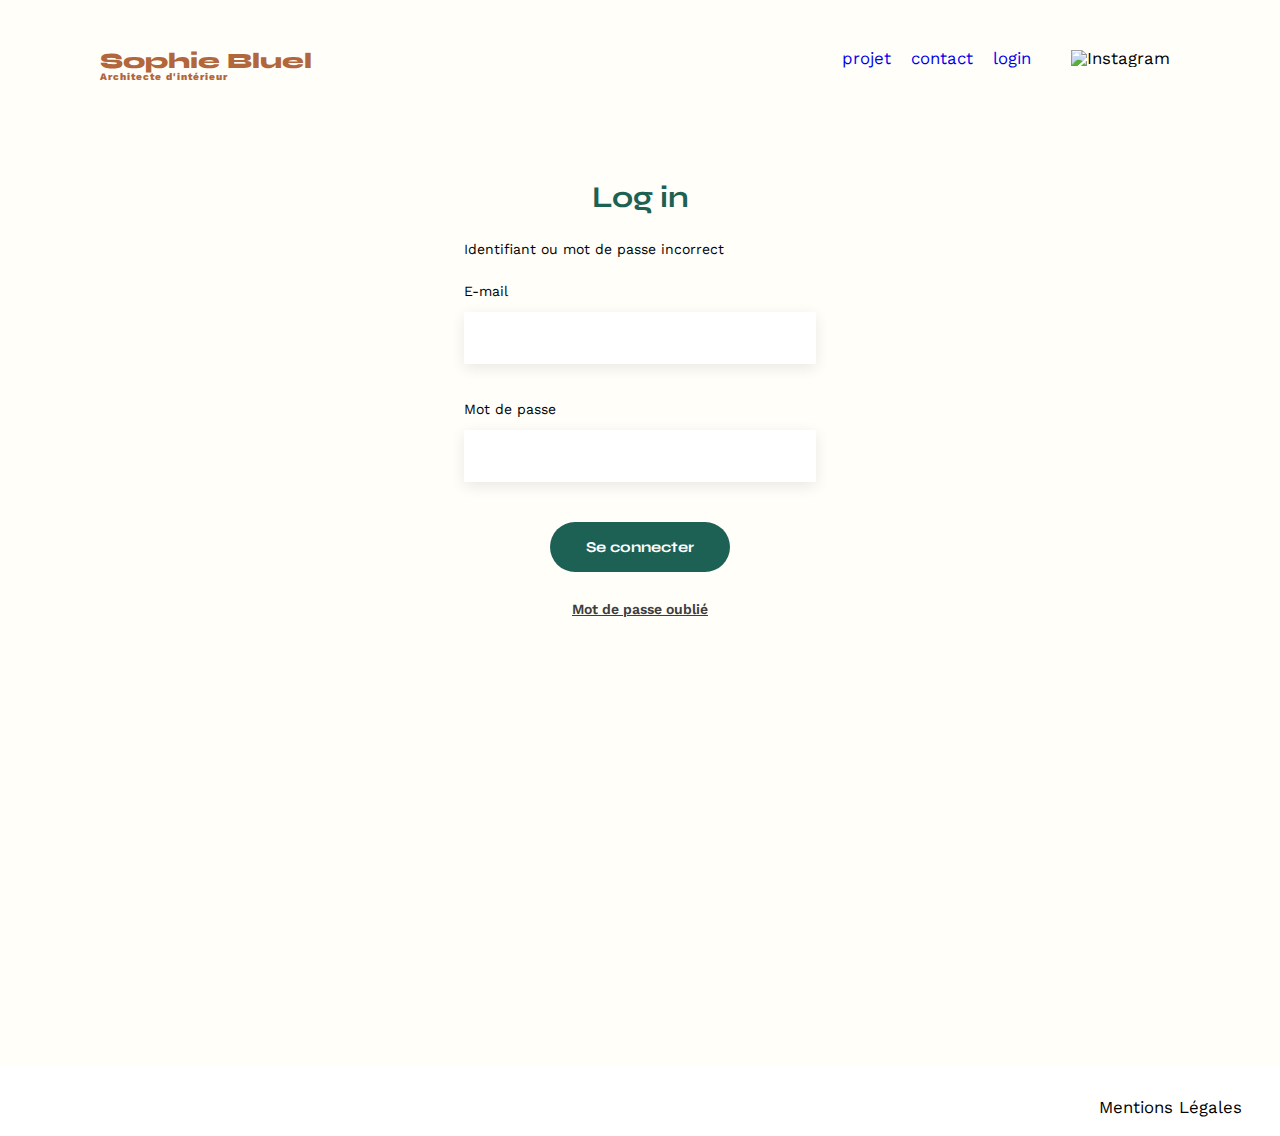
==== FrontEnd/login.html @ 93bd092a "étape 2.2 page login fonctionnelle (alert à corriger)" ====
<!DOCTYPE html>
<html lang="fr">
<head>
    <meta charset="UTF-8">
    <title>Sophie Bluel - Login</title>
    <meta http-equiv="X-UA-Compatible" content="IE=edge">
    <link rel="preconnect" href="https://fonts.googleapis.com">
	<link rel="preconnect" href="https://fonts.gstatic.com" crossorigin>
	<link href="https://fonts.googleapis.com/css2?family=Syne:wght@700;800&family=Work+Sans&display=swap" rel="stylesheet">
    <meta name="viewport" content="width=device-width, initial-scale=1.0">
    <link rel="stylesheet" href="./assets/style.css">
    <script src="JS/index.js" type="module" defer></script>
    <script src="https://kit.fontawesome.com/53c9d558a2.js" crossorigin="anonymous"></script>
    <script src="JS/login.js" type="module" defer></script>
</head>
<body>

    <header>
        <h1>Sophie Bluel <span>Architecte d'intérieur</span></h1>
	<nav>
		<ul>
			<li><a href="/FrontEnd/index.html">projet</a></li>
			<li><a href="/FrontEnd/index.html#contact">contact</a></li>
			<li><a href="/FrontEnd/login.html">login</a></li>
            <li><a href="/FrontEnd/index.html" id="logout-button">déconnexion</a></li>
			<li><img src="./assets/icons/instagram.png" alt="Instagram"></li>
            
		</ul>
    </header>

    <main>
        
        <section id="login">
            <h2>Log in</h2>

            <form class="formulaire-connexion">

                <div class="alert">Identifiant ou mot de passe incorrect</div>

                <label for="email">E-mail</label>
                <input type="email" name="email" id="username" class="email">
               
                <label for="password">Mot de passe</label>
                <input type="password" name="password" id="password" class="password">
                
                <button class="login" id="to-log-in">
                    <span>Se connecter</span>
                </button>
                <a href="#" id="forgot-password">Mot de passe oublié</a>
            </form>
        </section>    
    </main>

    <footer>
        <nav>
            <ul>
                <li>Mentions Légales</li>
            </ul>
        </nav>
    </footer>
    
</body>
</html>
---- FrontEnd/assets/style.css ----
/* http://meyerweb.com/eric/tools/css/reset/
   v2.0 | 20110126
   License: none (public domain)
*/

html, body, div, span, applet, object, iframe,
h1, h2, h3, h4, h5, h6, p, blockquote, pre,
a, abbr, acronym, address, big, cite, code,
del, dfn, em, img, ins, kbd, q, s, samp,
small, strike, strong, sub, sup, tt, var,
b, u, i, center,
dl, dt, dd, ol, ul, li,
fieldset, form, label, legend,
table, caption, tbody, tfoot, thead, tr, th, td,
article, aside, canvas, details, embed,
figure, figcaption, footer, header, hgroup,
menu, nav, output, ruby, section, summary,
time, mark, audio, video {
	margin: 0;
	padding: 0;
	border: 0;
	font-size: 100%;
	font: inherit;
	vertical-align: baseline;
}
/* HTML5 display-role reset for older browsers */
article, aside, details, figcaption, figure,
footer, header, hgroup, menu, nav, section {
	display: block;
}
body {
	line-height: 1;
}
ol, ul {
	list-style: none;
}
blockquote, q {
	quotes: none;
}
blockquote:before, blockquote:after,
q:before, q:after {
	content: '';
	content: none;
}
table {
	border-collapse: collapse;
	border-spacing: 0;
}
/** end reset css**/
body {
	max-width: 100vw;
	margin:auto;
	font-family: 'Work Sans' ;
	font-size: 14px;
	background-color: #FFFEF8;
}
header {
	display: flex;
	justify-content: space-between;
	margin: 50px 100px 0px 100px;
	
}

main{
	margin: 0px 200px 0px 200px;
}

section {
	margin: 100px 0
}

h1{
	display: flex;
	flex-direction: column;
	font-family: 'Syne';
	font-size: 22px;
	font-weight: 800;
	color: #B1663C
}

h1 > span {
	font-family: 'Work Sans';
	font-size:10px;
	letter-spacing: 0.1em;
;
}

h2{
	font-family: 'Syne';
	font-weight: 700;
	font-size: 30px;
	color: #1D6154;
	margin-bottom: 25px;
}
nav ul {
	display: flex;
	align-items: center;
	list-style-type: none;

}
nav li {
	padding: 0 10px;
	font-size: 1.2em;
}

nav li img{
	width: 20px;
}

nav a {
	text-decoration: none;
}

li:hover {
	color: #B1663C;
}
#introduction {
	display: flex;
	align-items: center;
}
#introduction figure {
	flex: 1
}
#introduction img {
	display: block;
	width: 100%;
}

#introduction article {
	flex: 1;
	margin-left: 70px;
    max-width: 43%;
}

#introduction h2 {
	margin-bottom: 1em;
}

#introduction p {
	margin-bottom: 0.5em;
}
#portfolio h2 {
	text-align: center;
	margin-bottom: unset;
	padding-left: 70px;
}

.filtres{
	display: flex;
	margin-bottom: 20px;
}

input[type="checkbox"] {
    display: none;
}

.filters-bubble{
	width: 100%;
	display: flex;
	justify-content: center;

}

.filtres label{
	border: #1D6154 solid 1px;
	color: #1D6154;
	font-weight: 700;
	font-size: 20px;
	border-radius: 35px;
	align-items: center;
	margin:5px 5px 5px 5px;
	padding: 5px 10px 5px 10px;
	font-family: 'Syne';
}

.filtres label:hover{
    background-color: #1D6154;
	color: #ffffff;
    

}


.gallery {
	width: 100%;
	display: grid;
	grid-template-columns: 1fr 1fr 1fr;
	grid-column-gap: 20px;
	grid-row-gap: 20px;
}

.gallery img {
	width: 100%;
	padding-bottom: 5px;

}



#contact {
	width: 50%;
margin: auto;
}


.formulaire-connexion{
	width: 40%;
	margin: auto;
	padding-bottom: 350px;
}

#contact > * , .formulaire-connexion, #login h2{
	text-align: center;

}
#contact h2{
	margin-bottom: 20px;
}

#contact form, .formulaire-connexion {
	text-align: left;
	margin-top:30px;
	display: flex;
	flex-direction: column;
}

#contact input, .formulaire-connexion input {
	height: 50px;
	font-size: 1.2em;
	border: none;
	box-shadow: 0px 4px 14px rgba(0, 0, 0, 0.09);
}
#contact label, .formulaire-connexion label {
	margin: 2em 0 1em 0;
}
#contact textarea {
	border: none;
	box-shadow: 0px 4px 14px rgba(0, 0, 0, 0.09);
}

#to-log-in, #send {
	font-family: 'Syne';
	font-weight: 700;
	color: white;
	background-color: #1D6154;
	margin : 2em auto ;
	width: 180px;
	text-align: center;
	border-radius: 60px ;
	height: 50px;
    border: unset;
    font-size: 15px;
}



.formulaire-connexion input {
	margin-bottom: 10px;
}

#forgot-password {
	color: #3D3D3D;
	display: flex;
	justify-content: center;
	font-weight: 600;
	
}

footer{
	background-color: white;
	height: 50px;
	padding-bottom: 15px;
	padding-top: 5px;
	
   
}

footer nav ul {
	display: flex;
	justify-content: flex-end;
	margin: 2em;
	
}
/*************************STYLE BOUTONS ET LIENS ADMIN****************************/

/* bandeau noir mode edition*/

.edition-mode{
	background-color: black;
	display: flex;
	justify-content: center;
	align-items: center;
	height: 60px;

}

.title-edition-mode{
	color: #ffffff;
	margin-right: 10px;
}

.edition-button{
	color: black ;
	margin-left:10px;
	background-color: #ffffff;
	border-radius: 60px;
	padding: 10px 15px 10px 15px;


}

/*modifications de la photo intro*/

 .edit-content{
	background-color: unset;
	border: unset;
	margin-top: 10px;
	cursor: pointer;
	padding: unset;
 }

 .edit-content i {
	font-size: 15px;
	padding-right: 10px;
 }


 /*Alignement du bouton modifier et du titre Mes projets*/

.edit-projects{
	display: flex;
    justify-content: center;
    margin-bottom: 40px;
}

.edit-projects button {
	margin-left: 20px;
	padding-bottom: 5px;
}
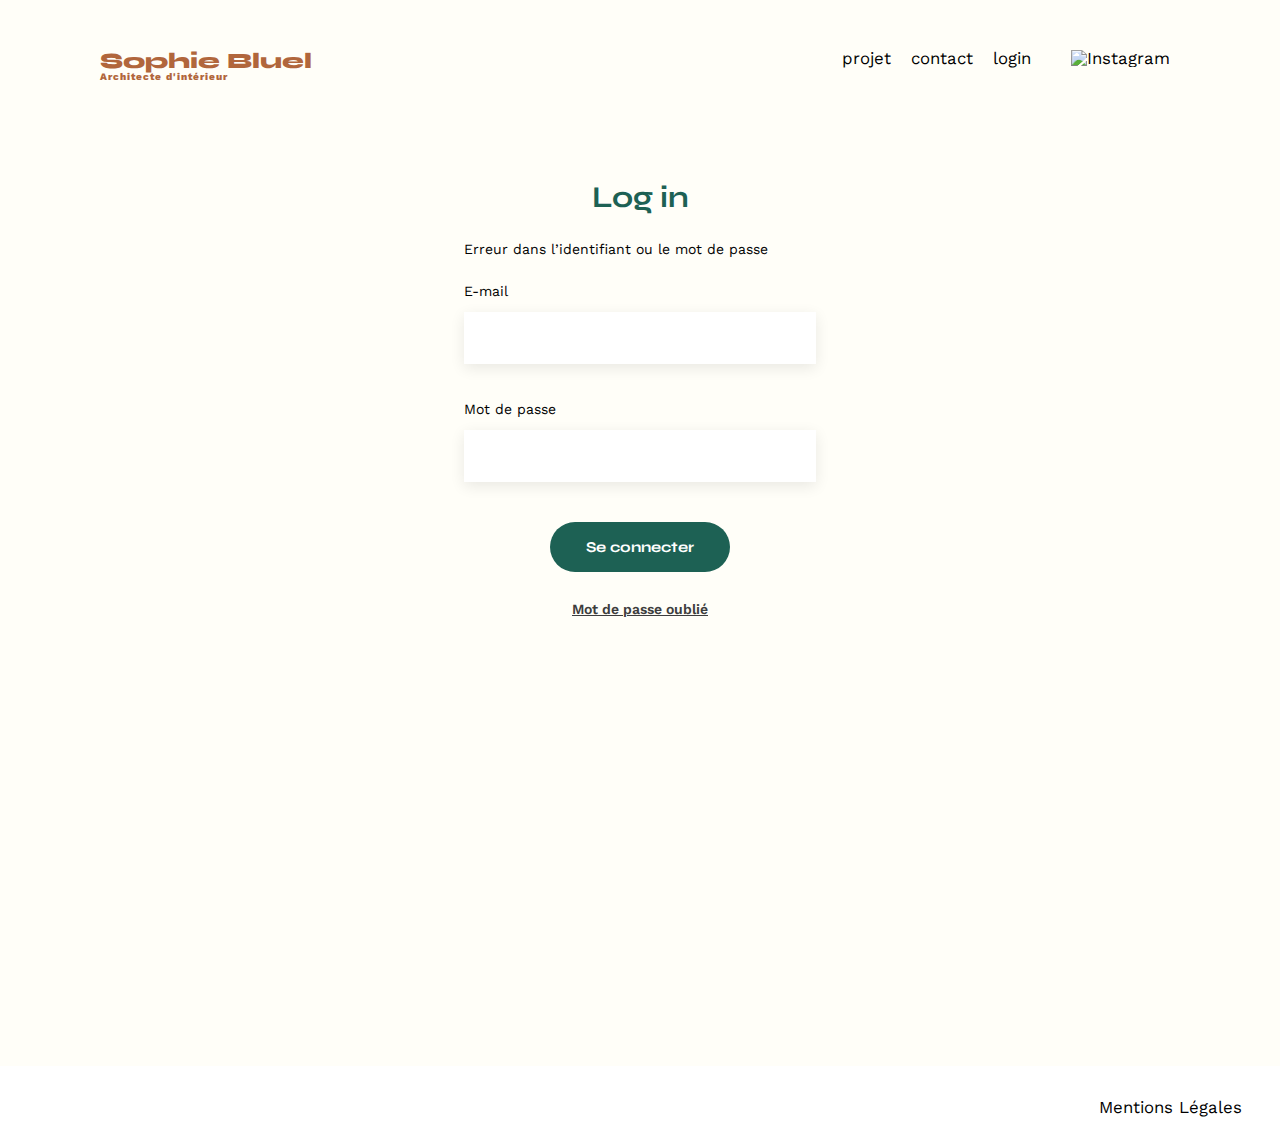
==== commit f749f917: "étapes 3 et 4 terminées" ====
--- a/FrontEnd/login.html
+++ b/FrontEnd/login.html
@@ -22,7 +22,7 @@
 			<li><a href="/FrontEnd/index.html">projet</a></li>
 			<li><a href="/FrontEnd/index.html#contact">contact</a></li>
 			<li><a href="/FrontEnd/login.html">login</a></li>
-            <li><a href="/FrontEnd/index.html" id="logout-button">déconnexion</a></li>
+            <li><a href="/FrontEnd/index.html" id="logout-button">logout</a></li>
 			<li><img src="./assets/icons/instagram.png" alt="Instagram"></li>
             
 		</ul>
@@ -35,7 +35,7 @@
 
             <form class="formulaire-connexion">
 
-                <div class="alert">Identifiant ou mot de passe incorrect</div>
+                <div class="alert">Erreur dans l’identifiant ou le mot de passe</div>
 
                 <label for="email">E-mail</label>
                 <input type="email" name="email" id="username" class="email">
--- a/FrontEnd/assets/style.css
+++ b/FrontEnd/assets/style.css
@@ -101,6 +101,7 @@
 nav li {
 	padding: 0 10px;
 	font-size: 1.2em;
+	
 }
 
 nav li img{
@@ -109,10 +110,11 @@
 
 nav a {
 	text-decoration: none;
+	color: #000;
 }
 
 li:hover {
-	color: #B1663C;
+	font-weight: 700;
 }
 #introduction {
 	display: flex;
@@ -250,6 +252,11 @@
 	height: 50px;
     border: unset;
     font-size: 15px;
+	cursor: pointer;
+}
+
+#to-log-in:hover, #send:hover{
+	background-color: #0E2F28;
 }
 
 
@@ -311,7 +318,7 @@
 
 /*modifications de la photo intro*/
 
- .edit-content{
+ .modifier{
 	background-color: unset;
 	border: unset;
 	margin-top: 10px;
@@ -319,7 +326,7 @@
 	padding: unset;
  }
 
- .edit-content i {
+ .modifier i {
 	font-size: 15px;
 	padding-right: 10px;
  }
@@ -339,4 +346,232 @@
 }
 
  
-
+/* MODALE */
+    
+.container-modale {
+	position: fixed;
+	top: 0;
+	left: 0;
+	margin: 0;
+	padding: 0;
+	width: 100%;
+	height: 100%;
+	display: none;
+	justify-content: center;
+	align-content: center;
+	align-items: center;
+	background: #16020220;
+}
+
+.modale {
+	margin-top: 100px;
+	display: none;
+	flex-direction: column;
+	justify-items: center;
+	align-items: center;
+	background: #fff;
+	border: 0px solid transparent;
+	border-radius: 20px;
+	width: 630px;
+	height: auto;
+	padding: 50px;
+	position: absolute;
+	left: 50%;
+	margin-left: -315px;
+	z-index: 20;
+}
+
+.btn-modale {
+	background-color: #1D6154;
+	color: #fff;
+	border: 0;
+	border-radius: 60px;
+	height: 40px;
+	padding: 11px 38px 9px 38px;
+	font-family: 'Syne';
+	margin-top: 7px;
+	margin-bottom: 15px;
+}
+
+h3 {
+	font-size: 26px;
+	color: #000;
+}
+
+.grid-modal {
+	display: flex;
+	flex-direction: row;
+	flex-wrap: wrap;
+	width: 500px;
+	height: auto;
+	justify-content: flex-start;
+}
+
+.thumbnail {
+	display: flex;
+	justify-content: flex-end;
+	align-items: flex-start;
+	padding: 5px;
+	height: 110px;
+	width: 83px;
+	margin: 3px;
+	z-index: 1;
+	background-image: url("");
+	background-size: contain;
+	box-sizing: border-box;
+}
+
+.item {
+	display: flex;
+	background-image: none;
+	flex-direction: column;
+	justify-content: flex-end;
+	align-items: flex-end;
+	height: 110px;
+	width: 83px;
+	margin: 3px;
+}
+
+input[type="file"] {
+	display: none;
+}
+
+.custom-file-upload {
+	display: flex;
+	justify-content: center;
+	align-items: center;
+	background: #CBD6DC;
+	height: 36px;
+	width: 173px;
+	border-radius: 30px;
+	color: #306685;
+	font-weight: 500;
+}
+
+.edit {
+	margin: 3px;
+	margin-bottom: 10px;
+	font-size: 12px;
+}
+
+.container-close-first {
+	width: 100%;
+	display: flex;
+	width: 100%;
+	justify-content: flex-end;
+}
+
+.container-close {
+	width: 100%;
+	display: flex;
+	width: 100%;
+	justify-content: space-between;
+}
+
+.close-modal {
+	border: 0;
+	background: transparent;
+}
+
+.back-modal {
+	border: 0;
+	background: transparent;
+}
+
+.delete {
+	background: transparent;
+	border: 0;
+	color: #ff0000;
+}
+/* MODALE SUPPRESSION */
+
+.container-thumbnail {
+	display: flex;
+	justify-content: center;
+	align-items: center;
+	align-content: center;
+	width: 17px;
+	height: 17px;
+	background: #000000;
+	color: #fff;
+	top: -130px;
+	left: 65px;
+	z-index: 10000;
+}
+/* MODALE AJOUT */
+
+.second-modale {
+	margin-top: 100px;
+	display: none;
+	flex-direction: column;
+	justify-items: center;
+	align-items: center;
+	background: #fff;
+	border: 0px solid transparent;
+	border-radius: 20px;
+	width: 630px;
+	height: auto;
+	padding: 50px;
+	position: absolute;
+	left: 50%;
+	margin-left: -315px;
+	z-index: 20;
+}
+
+.container-ajout {
+	display: flex;
+	flex-direction: column;
+	justify-content: center;
+	align-items: center;
+	background: #E8F1F6;
+	width: 420px;
+	height: 169px;
+	margin: 24px;
+	padding: 15px;
+}
+
+.btn-modale-valider {
+	background-color: #1D6154;
+	color: #fff;
+	border: 0;
+	border-radius: 60px;
+	height: 40px;
+	padding: 11px 38px 9px 38px;
+	font-family: 'Syne';
+	margin-top: 7px;
+	margin-bottom: 15px;
+}
+
+.box-new {
+	display: flex;
+	flex-direction: column;
+	justify-content: flex-start;
+	width: 420px;
+}
+
+p .box-new {
+	font-weight: 500;
+	font-size: 14px;
+}
+
+.input-new {
+	display: flex;
+	justify-items: flex-start;
+	align-items: center;
+	padding-left: 15px;
+	background: #fff;
+	width: 420px;
+	height: 50px;
+	font-family: 'Work Sans';
+	font-size: 14px;
+	border: 0;
+	margin-top: 15px;
+	margin-bottom: 15px;
+}
+
+.secondAlert {
+	display: none;
+	justify-items: center;
+	align-items: center;
+	color: #ff0000;
+}
